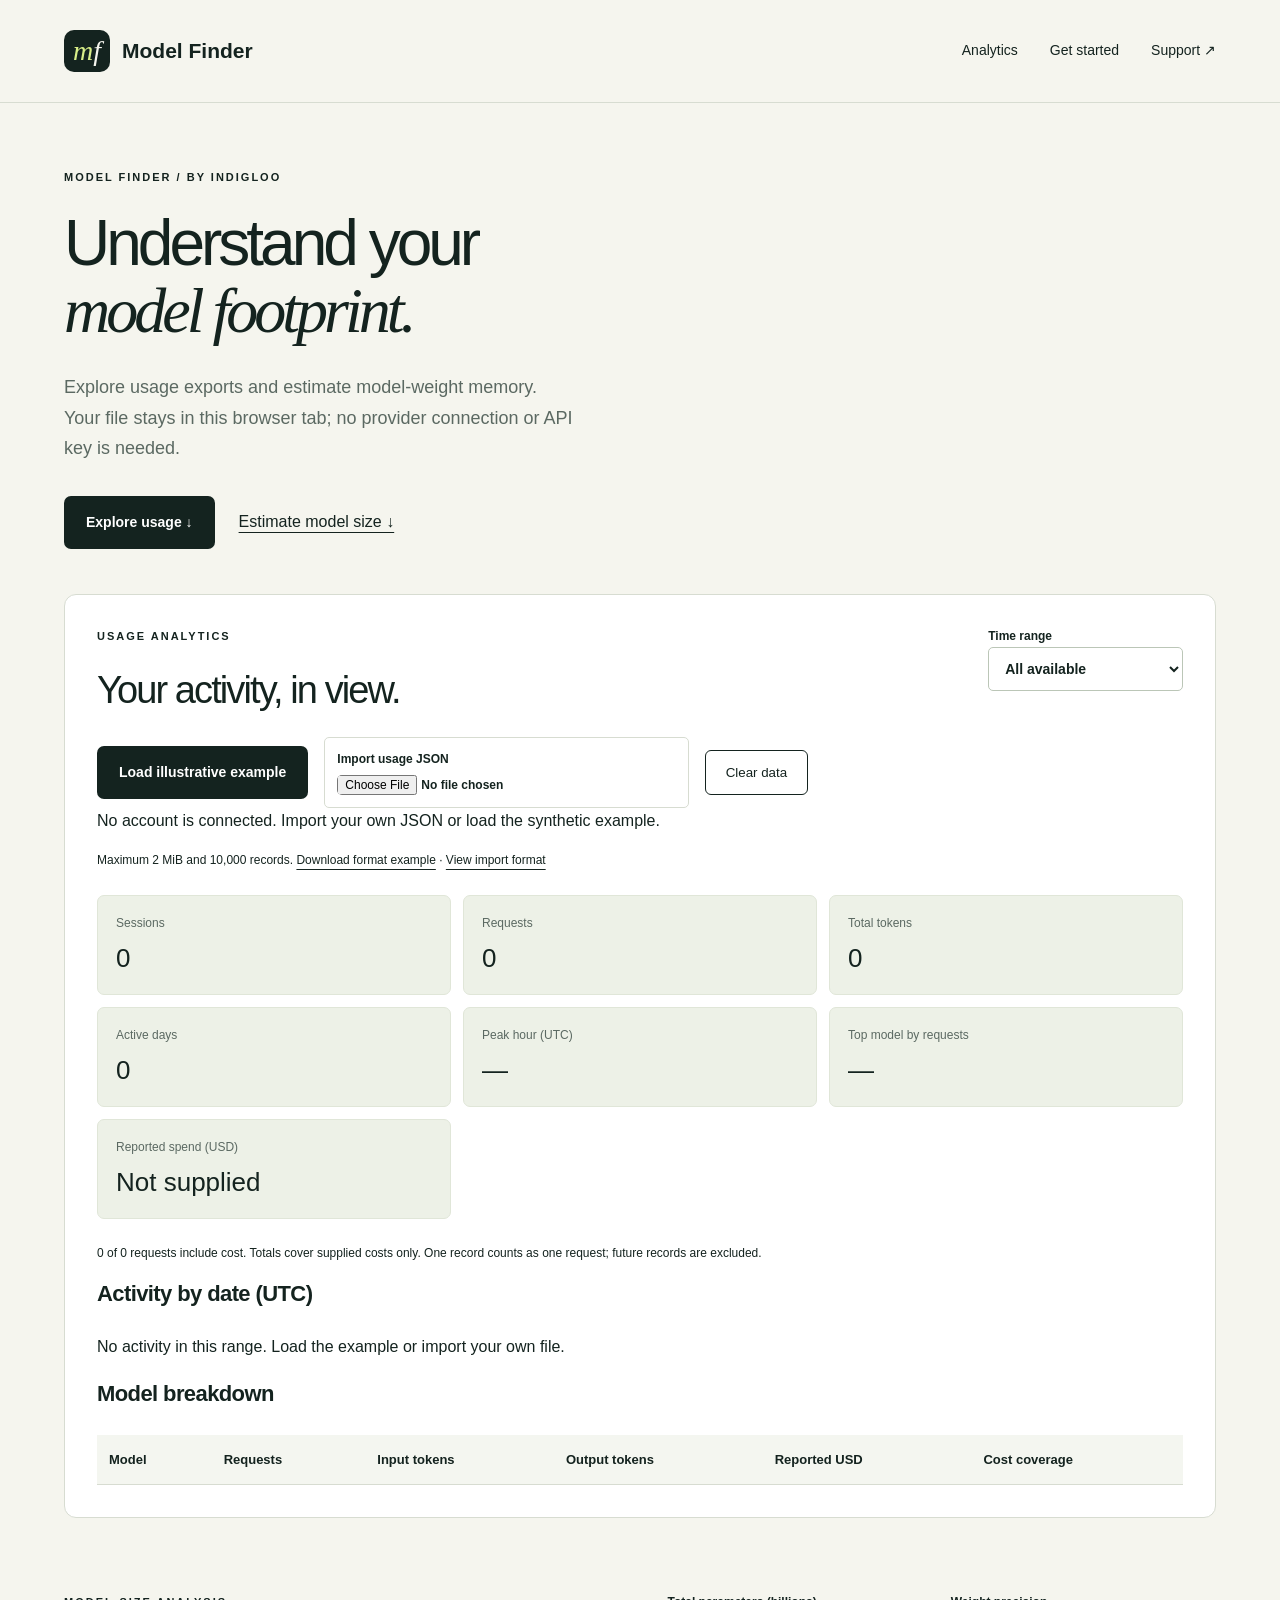
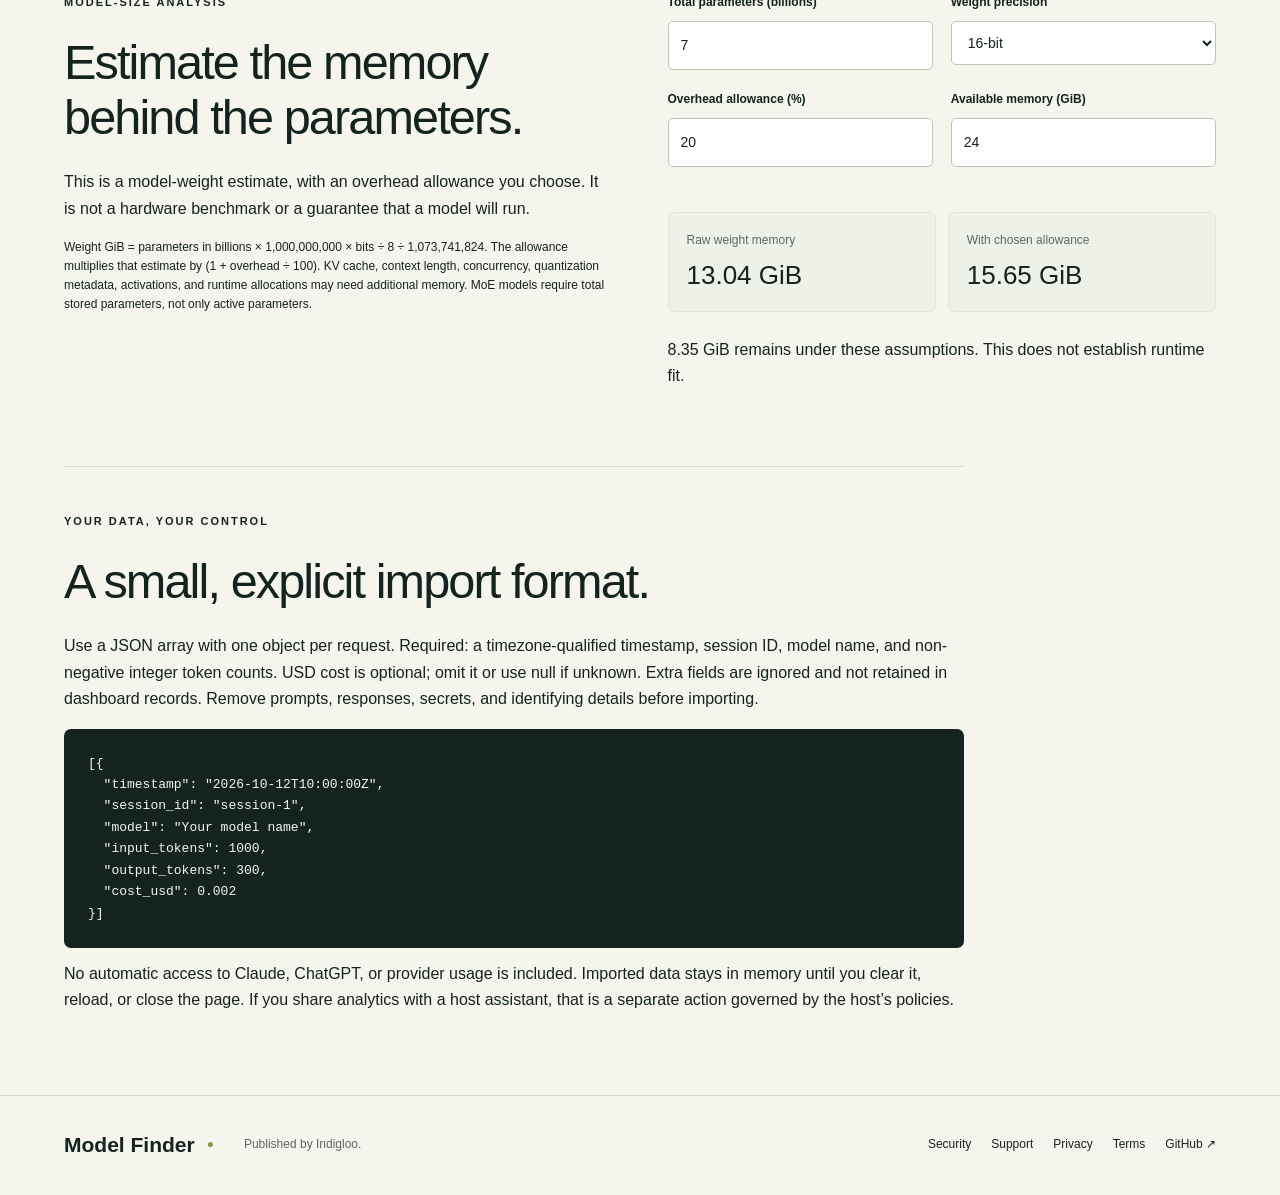
==== analytics.html @ 6810d4e6 "Add browser-local model analytics with validated imports and security controls" ====
<!doctype html><html lang="en"><head><meta charset="utf-8"><meta http-equiv="Content-Security-Policy" content="default-src 'none'; script-src 'self'; style-src 'self'; img-src 'self'; font-src 'self'; connect-src 'none'; object-src 'none'; base-uri 'none'; form-action 'none'"><meta name="referrer" content="no-referrer"><meta name="viewport" content="width=device-width,initial-scale=1"><meta name="description" content="Model Finder helps you compare AI models across providers and plan quality evaluations for your task and budget."><meta name="theme-color" content="#111b19"><title>Model analytics · Model Finder</title><link rel="icon" href="icon.svg" type="image/svg+xml"><link rel="stylesheet" href="style.css"></head><body><header><a class="brand" href="index.html"><span class="mark">m<span>f</span></span> Model Finder</a><nav aria-label="Main navigation"><a href="analytics.html">Analytics</a><a href="install.html">Get started</a><a href="support.html">Support ↗</a></nav></header><main class="analytics-main"><section class="analytics-heading"><p class="eyebrow">MODEL FINDER / BY INDIGLOO</p><h1>Understand your<br><em>model footprint.</em></h1><p class="lead">Explore usage exports and estimate model-weight memory. Your file stays in this browser tab; no provider connection or API key is needed.</p><div class="actions"><a class="button" href="#dashboard">Explore usage ↓</a><a href="#model-size">Estimate model size ↓</a></div></section><section class="dashboard" id="dashboard"><div class="section-top"><div><p class="eyebrow">USAGE ANALYTICS</p><h2>Your activity, in view.</h2></div><label>Time range<select id="range"><option value="0">All available</option><option value="30">Last 30 days</option><option value="7">Last 7 days</option></select></label></div><div class="import-controls"><button class="button" id="sample" type="button">Load illustrative example</button><label class="file-label">Import usage JSON<input id="upload" type="file" accept=".json,application/json"></label><button id="clear" class="outline" type="button">Clear data</button></div><p id="data-status" role="status">No account is connected. Import your own JSON or load the synthetic example.</p><p class="small">Maximum 2 MiB and 10,000 records. <a href="sample-usage.json" download>Download format example</a> · <a href="#import-format">View import format</a></p><div class="stats"><article><span>Sessions</span><strong id="sessions">0</strong></article><article><span>Requests</span><strong id="messages">0</strong></article><article><span>Total tokens</span><strong id="tokens">0</strong></article><article><span>Active days</span><strong id="active-days">0</strong></article><article><span>Peak hour (UTC)</span><strong id="peak">—</strong></article><article><span>Top model by requests</span><strong id="favorite">—</strong></article><article><span>Reported spend (USD)</span><strong id="spend">Not supplied</strong></article></div><p id="cost-note" class="small"></p><h3>Activity by date (UTC)</h3><div id="activity"></div><h3>Model breakdown</h3><div class="table-wrap" tabindex="0" role="region" aria-label="Model usage table"><table><thead><tr><th scope="col">Model</th><th scope="col">Requests</th><th scope="col">Input tokens</th><th scope="col">Output tokens</th><th scope="col">Reported USD</th><th scope="col">Cost coverage</th></tr></thead><tbody id="model-rows"></tbody></table></div></section><section class="size-section" id="model-size"><div><p class="eyebrow">MODEL-SIZE ANALYSIS</p><h2>Estimate the memory<br>behind the parameters.</h2><p>This is a model-weight estimate, with an overhead allowance you choose. It is not a hardware benchmark or a guarantee that a model will run.</p><p class="small">Weight GiB = parameters in billions × 1,000,000,000 × bits ÷ 8 ÷ 1,073,741,824. The allowance multiplies that estimate by (1 + overhead ÷ 100). KV cache, context length, concurrency, quantization metadata, activations, and runtime allocations may need additional memory. MoE models require total stored parameters, not only active parameters.</p></div><form id="size-form"><div class="form-grid"><div><label for="parameters">Total parameters (billions)</label><input id="parameters" type="number" min="0.001" max="10000" step="any" value="7"></div><div><label for="precision">Weight precision</label><select id="precision"><option value="4">4-bit</option><option value="8">8-bit</option><option value="16" selected>16-bit</option><option value="32">32-bit</option></select></div><div><label for="overhead">Overhead allowance (%)</label><input id="overhead" type="number" min="0" max="200" step="any" value="20"></div><div><label for="available">Available memory (GiB)</label><input id="available" type="number" min="0" max="100000" step="any" value="24"></div></div><div class="stats"><article><span>Raw weight memory</span><strong id="weights">—</strong></article><article><span>With chosen allowance</span><strong id="memory-total">—</strong></article></div><p id="memory-note" role="status"></p></form></section><section class="format" id="import-format"><p class="eyebrow">YOUR DATA, YOUR CONTROL</p><h2>A small, explicit import format.</h2><p>Use a JSON array with one object per request. Required: a timezone-qualified timestamp, session ID, model name, and non-negative integer token counts. USD cost is optional; omit it or use null if unknown. Extra fields are ignored and not retained in dashboard records. Remove prompts, responses, secrets, and identifying details before importing.</p><pre><code>[{
  "timestamp": "2026-10-12T10:00:00Z",
  "session_id": "session-1",
  "model": "Your model name",
  "input_tokens": 1000,
  "output_tokens": 300,
  "cost_usd": 0.002
}]</code></pre><p>No automatic access to Claude, ChatGPT, or provider usage is included. Imported data stays in memory until you clear it, reload, or close the page. If you share analytics with a host assistant, that is a separate action governed by the host’s policies.</p></section></main><script src="analytics-core.js" defer></script><script src="analytics.js" defer></script><footer><a class="brand" href="index.html">Model Finder<span class="dot">●</span></a><p>Published by Indigloo.</p><div><a href="security.html">Security</a><a href="support.html">Support</a><a href="privacy.html">Privacy</a><a href="terms.html">Terms</a><a href="https://github.com/Abhiindigloo/modelfinder-website">GitHub ↗</a></div></footer></body></html>
---- style.css ----
:root{--ink:#14231f;--muted:#5b6962;--paper:#f5f5ee;--lime:#d9ef89;--line:#d7dcd1}*{box-sizing:border-box}html{scroll-behavior:smooth;scroll-padding-top:35px}body{margin:0;background:var(--paper);color:var(--ink);font-family:Arial,Helvetica,sans-serif;font-size:16px;line-height:1.65}a{color:inherit;text-underline-offset:5px}header,main,footer{max-width:1320px;margin:auto}header{padding:30px 5%;display:flex;align-items:center;justify-content:space-between;border-bottom:1px solid var(--line)}.brand{font-size:21px;font-weight:700;text-decoration:none;display:flex;align-items:center;gap:12px}.mark{background:var(--ink);color:var(--lime);padding:0 9px;border-radius:10px;font:italic 28px Georgia;line-height:42px}.mark span{color:var(--paper)}nav{display:flex;gap:32px;font-size:14px}nav a{text-decoration:none}nav a:hover,footer a:hover{text-decoration:underline}.hero{padding:75px 5% 85px;display:grid;grid-template-columns:1.15fr 1fr;gap:65px;align-items:center}.eyebrow{font-size:11px;letter-spacing:2px;font-weight:700;margin:0 0 24px}h1,h2,h3,p{margin-top:0}h1{font-size:clamp(48px,6.1vw,82px);line-height:1.04;letter-spacing:-4px;font-weight:500;margin-bottom:28px}em{font-family:Georgia,serif;font-weight:400}h2{font-size:clamp(32px,3.8vw,49px);line-height:1.12;letter-spacing:-1.9px;font-weight:500;margin-bottom:25px}h3{font-size:22px;letter-spacing:-.6px}.lead{font-size:18px;line-height:1.7;color:var(--muted);max-width:510px}.actions{display:flex;gap:24px;align-items:center;flex-wrap:wrap;margin-top:32px}.button{border:0;border-radius:7px;background:var(--ink);color:white;padding:16px 22px;display:inline-block;font-size:14px;font-weight:600;text-decoration:none;cursor:pointer;line-height:1.5}.button:hover{background:#314b3e}.quiet{font-size:14px}.provider{margin-top:48px;font-size:11px;color:var(--muted)}.provider span{display:block;font-size:13px;margin-top:6px}.visual{height:480px;background:#dce8d4;border-radius:8px;position:relative;overflow:hidden}.visual-top{position:absolute;top:24px;left:24px;right:24px;display:flex;justify-content:space-between;font-size:9px;letter-spacing:1px}.orbit{position:absolute;border:1px solid #a4b99b;border-radius:50%;left:50%;top:49%;transform:translate(-50%,-50%)}.o1{width:190px;height:190px}.o2{width:310px;height:310px}.o3{width:430px;height:430px}.core{position:absolute;left:50%;top:49%;transform:translate(-50%,-50%);font-size:35px;line-height:1.1;text-align:center}.core span{display:block;font-size:8px;letter-spacing:1px;margin-top:20px}.node{position:absolute;background:var(--paper);padding:8px 16px;border-radius:30px;font-size:13px;box-shadow:0 5px 15px #1831200c;z-index:1}.node b{margin-left:17px}.quality{left:11%;top:25%}.cost{right:8%;top:49%;background:var(--lime)}.speed{left:20%;bottom:20%}.visual-bottom{position:absolute;bottom:22px;right:24px;font-size:11px;line-height:1.4}.intro{padding:75px 5%;border-top:1px solid var(--line)}.steps{display:grid;grid-template-columns:repeat(3,1fr);gap:45px;margin-top:45px}.steps article{border-top:1px solid var(--line);padding-top:20px}.steps span{font:italic 26px Georgia;color:#70836b;display:block;margin-bottom:30px}.steps p{color:var(--muted);font-size:15px}.toolkit{background:var(--ink);color:var(--paper);padding:75px 5%;display:grid;grid-template-columns:1fr 1.1fr;gap:80px}.toolkit .lead{color:#c2cbc1}.toolkit .small{color:#b1bdb1}.toolkit em{color:var(--lime)}form{min-width:0}label{display:block;font-size:12px;font-weight:600;margin-bottom:8px}input,textarea{font:inherit;font-size:14px;background:white;border:1px solid #bbc6b7;border-radius:5px;padding:12px;width:100%;color:var(--ink);margin-bottom:20px}textarea{resize:vertical}.form-grid{display:grid;grid-template-columns:1fr 1fr;gap:0 18px}.toolkit .button{background:var(--lime);color:var(--ink);width:100%}#result{margin-top:25px}.secondary{padding:10px 20px;background:transparent;color:var(--paper);border:1px solid #9daa96;border-radius:5px;cursor:pointer}.small{font-size:12px;line-height:1.6}.calculator{padding:80px 5%;display:grid;grid-template-columns:1fr 1.1fr;gap:80px;border-bottom:1px solid var(--line)}.calculator p{max-width:420px;color:var(--muted)}output{display:block;font-size:27px;line-height:1.3;margin:8px 0 16px}.closing{padding:90px 5%;text-align:center}.closing p:not(.eyebrow){max-width:580px;margin:0 auto 30px;color:var(--muted)}footer{border-top:1px solid var(--line);padding:32px 5%;display:flex;align-items:center;gap:30px;flex-wrap:wrap}footer p{font-size:12px;color:var(--muted);margin:0}footer div{margin-left:auto;display:flex;gap:20px;font-size:12px}footer a{text-decoration:none}.dot{color:#7b9d48;font-size:12px}.document{padding:80px 5%;max-width:900px;min-height:70vh}.document h1{font-size:62px;margin-bottom:50px}.document h2{font-size:25px;letter-spacing:-.5px;margin-top:35px;margin-bottom:12px}.document p{color:var(--muted)}:focus-visible{outline:3px solid #82ac3c;outline-offset:5px}@media(max-width:850px){header{padding:20px 6%}nav{gap:16px}nav a:first-child{display:none}.hero,.toolkit,.calculator{grid-template-columns:1fr;gap:40px;padding:50px 6%}.hero h1{letter-spacing:-2px}.visual{height:430px}.intro,.closing{padding:55px 6%}.steps{gap:25px}.toolkit h2 br{display:none}.document{padding:50px 6%}.document h1{font-size:45px;letter-spacing:-2px}footer{padding:25px 6%}footer div{margin-left:0}}@media(max-width:520px){.steps{grid-template-columns:1fr;gap:15px}.steps span{margin-bottom:12px}.brand{font-size:18px}nav{font-size:12px}.hero{padding-top:40px}.visual{height:370px}.provider{margin-top:30px}.form-grid{grid-template-columns:1fr}.actions{gap:18px}.eyebrow{font-size:10px;letter-spacing:1.5px}footer div{gap:18px;flex-wrap:wrap}h1{font-size:54px}h2{font-size:36px}}@media(prefers-reduced-motion:reduce){html{scroll-behavior:auto}}
.analytics-main{padding:0 5%}.analytics-heading{padding:65px 0 45px}.analytics-heading h1{font-size:64px}.dashboard{border:1px solid var(--line);border-radius:12px;background:#fff;padding:32px;margin-bottom:60px;scroll-margin-top:20px}.section-top{display:flex;justify-content:space-between;gap:20px;align-items:start}.section-top h2{font-size:38px}.section-top label{min-width:150px}.import-controls{display:flex;gap:16px;align-items:center;flex-wrap:wrap}.file-label{margin:0;padding:12px;border:1px solid var(--line);border-radius:5px;max-width:100%}.file-label input{margin:5px 0 0;padding:0;border:0;font-size:12px}.outline{padding:14px 20px;border:1px solid var(--ink);background:transparent;color:var(--ink);border-radius:6px;cursor:pointer}.stats{display:grid;grid-template-columns:repeat(3,minmax(0,1fr));gap:12px;margin:25px 0}.stats article{background:#edf1e7;border:1px solid #e0e6d8;padding:18px;border-radius:7px;min-width:0}.stats span{font-size:12px;color:var(--muted);display:block}.stats strong{font-size:26px;font-weight:500;display:block;overflow-wrap:anywhere;line-height:1.4;margin-top:6px}.activity-day{display:grid;grid-template-columns:100px 1fr 90px;gap:12px;font-size:12px;align-items:center;margin:7px 0}meter{width:100%;height:20px;accent-color:#729646}.table-wrap{overflow:auto}table{width:100%;border-collapse:collapse;font-size:13px}td,th{padding:14px 12px;border-bottom:1px solid var(--line);text-align:left;overflow-wrap:anywhere;max-width:300px}th{white-space:nowrap;background:#f4f6f0}select{width:100%;background:white;color:var(--ink);padding:12px;border:1px solid #bbc6b7;border-radius:5px;font:inherit;font-size:14px;margin-bottom:20px}.size-section{display:grid;grid-template-columns:1fr 1fr;gap:55px;padding:15px 0 60px}.size-section .stats{grid-template-columns:1fr 1fr}.format{padding:45px 0 65px;border-top:1px solid var(--line);max-width:900px}pre{overflow:auto;padding:24px;background:var(--ink);color:var(--paper);border-radius:7px;font-size:13px}.analytics-promo{padding:65px 5%;display:grid;grid-template-columns:1.3fr 1fr;gap:70px;border-top:1px solid var(--line)}.analytics-promo aside{padding:30px;background:#dce8d4;border-radius:8px;align-self:center}.analytics-promo .button{margin-right:18px}@media(max-width:850px){.size-section,.analytics-promo{grid-template-columns:1fr;gap:30px}.analytics-heading h1{font-size:48px;letter-spacing:-2px}.dashboard{padding:20px}.analytics-main{padding:0 6%}.stats{grid-template-columns:repeat(2,minmax(0,1fr))}.section-top{flex-wrap:wrap}}@media(max-width:520px){.stats strong{font-size:21px}.stats article{padding:13px}.size-section .stats{grid-template-columns:1fr}.activity-day{grid-template-columns:85px 1fr 68px;gap:5px;font-size:10px}.dashboard{padding:16px}.analytics-heading{padding-top:40px}.section-top h2{font-size:30px}.analytics-promo{padding:45px 6%}.analytics-promo a{display:inline-block;margin-bottom:15px}}
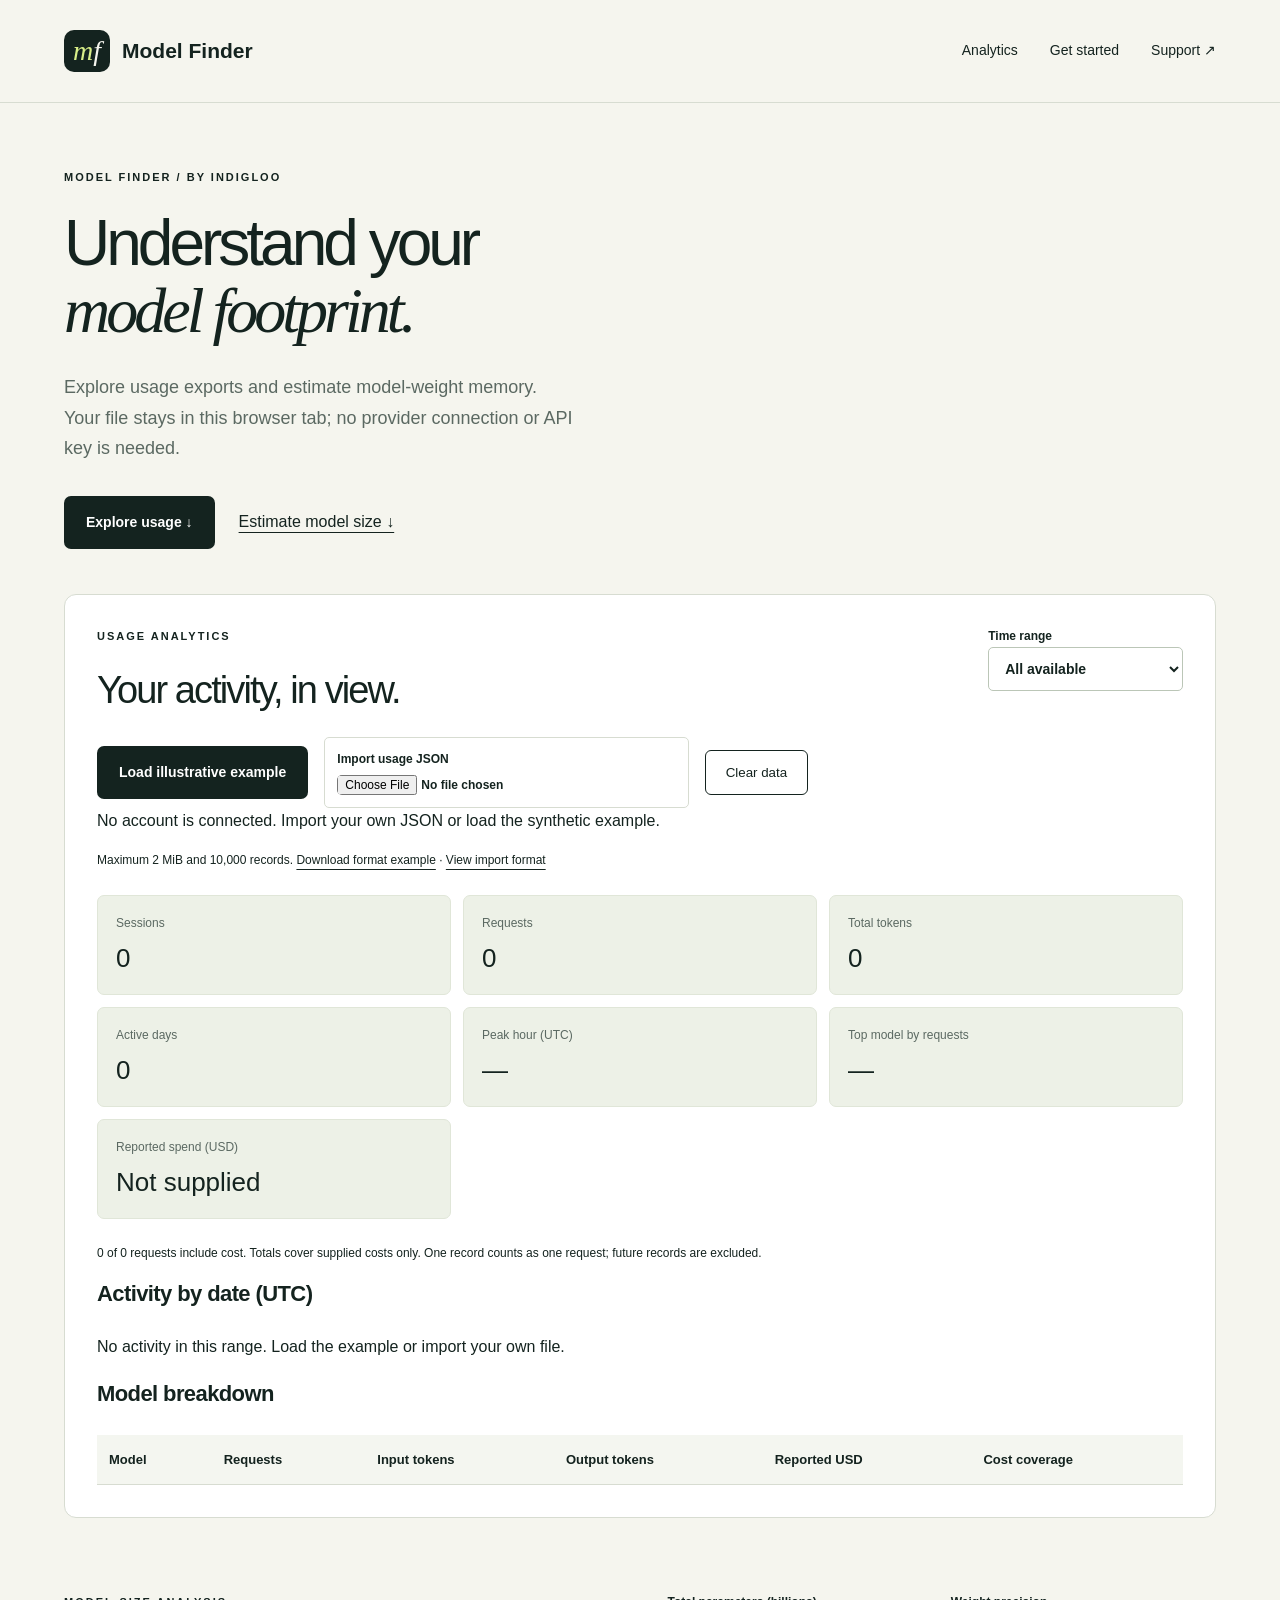
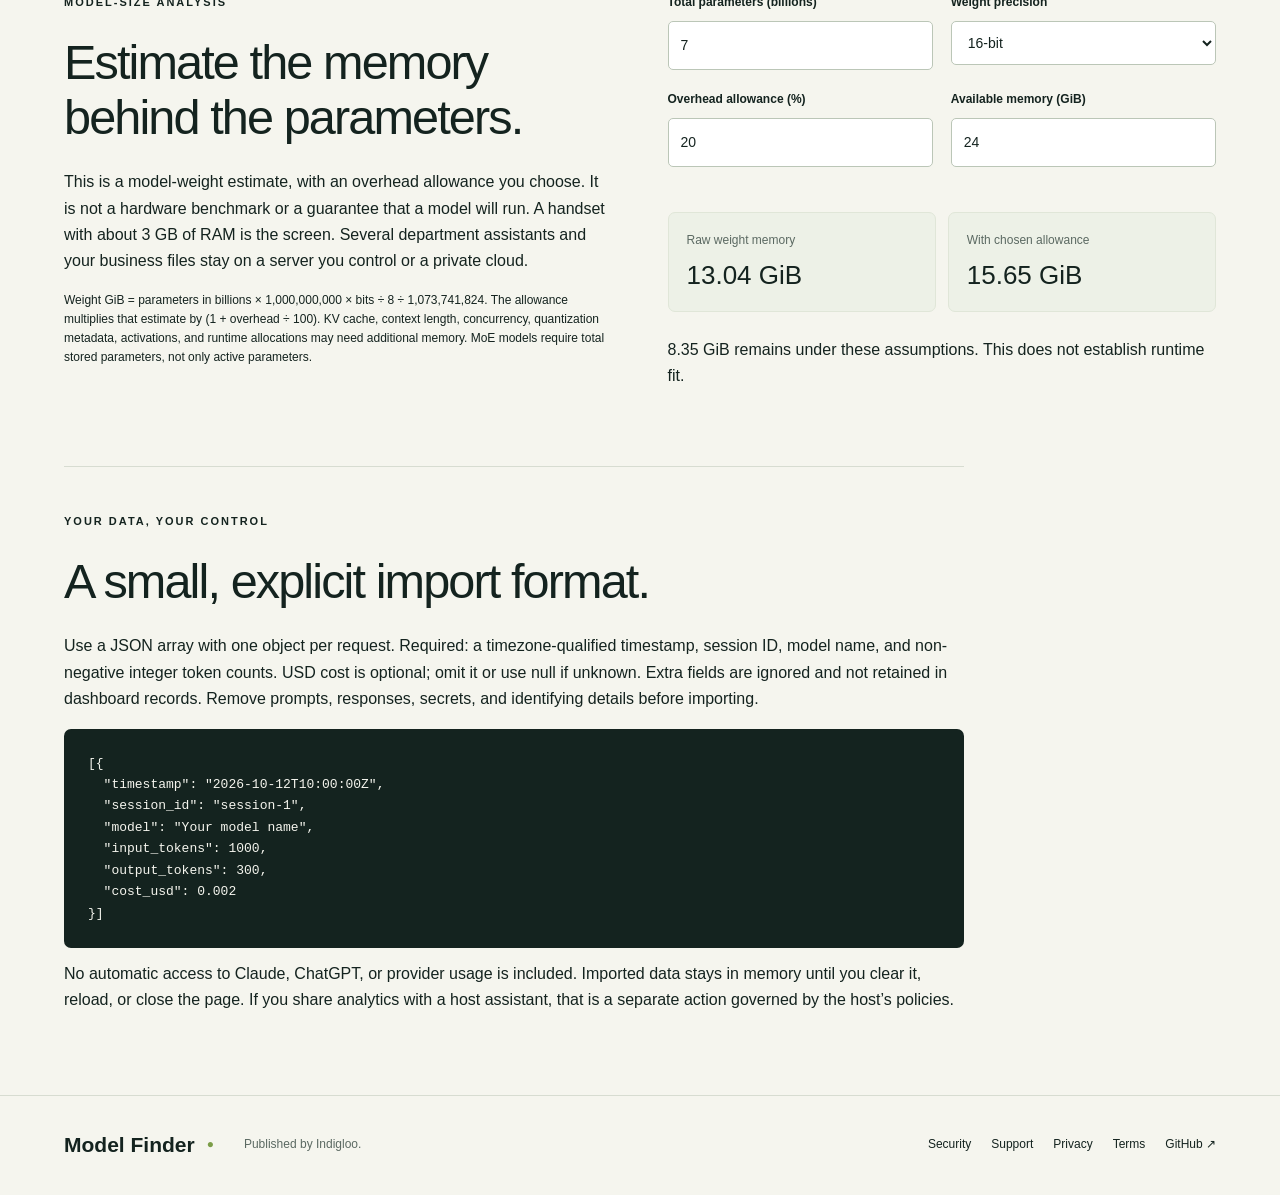
==== commit 304408d7: "Suggest a handset as the screen, not the model host. A memory budget of about 3 GB now gets an expli" ====
--- a/analytics.html
+++ b/analytics.html
@@ -1,4 +1,4 @@
-<!doctype html><html lang="en"><head><meta charset="utf-8"><meta http-equiv="Content-Security-Policy" content="default-src 'none'; script-src 'self'; style-src 'self'; img-src 'self'; font-src 'self'; connect-src 'none'; object-src 'none'; base-uri 'none'; form-action 'none'"><meta name="referrer" content="no-referrer"><meta name="viewport" content="width=device-width,initial-scale=1"><meta name="description" content="Model Finder helps you compare AI models across providers and plan quality evaluations for your task and budget."><meta name="theme-color" content="#111b19"><title>Model analytics · Model Finder</title><link rel="icon" href="icon.svg" type="image/svg+xml"><link rel="stylesheet" href="style.css"></head><body><header><a class="brand" href="index.html"><span class="mark">m<span>f</span></span> Model Finder</a><nav aria-label="Main navigation"><a href="analytics.html">Analytics</a><a href="install.html">Get started</a><a href="support.html">Support ↗</a></nav></header><main class="analytics-main"><section class="analytics-heading"><p class="eyebrow">MODEL FINDER / BY INDIGLOO</p><h1>Understand your<br><em>model footprint.</em></h1><p class="lead">Explore usage exports and estimate model-weight memory. Your file stays in this browser tab; no provider connection or API key is needed.</p><div class="actions"><a class="button" href="#dashboard">Explore usage ↓</a><a href="#model-size">Estimate model size ↓</a></div></section><section class="dashboard" id="dashboard"><div class="section-top"><div><p class="eyebrow">USAGE ANALYTICS</p><h2>Your activity, in view.</h2></div><label>Time range<select id="range"><option value="0">All available</option><option value="30">Last 30 days</option><option value="7">Last 7 days</option></select></label></div><div class="import-controls"><button class="button" id="sample" type="button">Load illustrative example</button><label class="file-label">Import usage JSON<input id="upload" type="file" accept=".json,application/json"></label><button id="clear" class="outline" type="button">Clear data</button></div><p id="data-status" role="status">No account is connected. Import your own JSON or load the synthetic example.</p><p class="small">Maximum 2 MiB and 10,000 records. <a href="sample-usage.json" download>Download format example</a> · <a href="#import-format">View import format</a></p><div class="stats"><article><span>Sessions</span><strong id="sessions">0</strong></article><article><span>Requests</span><strong id="messages">0</strong></article><article><span>Total tokens</span><strong id="tokens">0</strong></article><article><span>Active days</span><strong id="active-days">0</strong></article><article><span>Peak hour (UTC)</span><strong id="peak">—</strong></article><article><span>Top model by requests</span><strong id="favorite">—</strong></article><article><span>Reported spend (USD)</span><strong id="spend">Not supplied</strong></article></div><p id="cost-note" class="small"></p><h3>Activity by date (UTC)</h3><div id="activity"></div><h3>Model breakdown</h3><div class="table-wrap" tabindex="0" role="region" aria-label="Model usage table"><table><thead><tr><th scope="col">Model</th><th scope="col">Requests</th><th scope="col">Input tokens</th><th scope="col">Output tokens</th><th scope="col">Reported USD</th><th scope="col">Cost coverage</th></tr></thead><tbody id="model-rows"></tbody></table></div></section><section class="size-section" id="model-size"><div><p class="eyebrow">MODEL-SIZE ANALYSIS</p><h2>Estimate the memory<br>behind the parameters.</h2><p>This is a model-weight estimate, with an overhead allowance you choose. It is not a hardware benchmark or a guarantee that a model will run.</p><p class="small">Weight GiB = parameters in billions × 1,000,000,000 × bits ÷ 8 ÷ 1,073,741,824. The allowance multiplies that estimate by (1 + overhead ÷ 100). KV cache, context length, concurrency, quantization metadata, activations, and runtime allocations may need additional memory. MoE models require total stored parameters, not only active parameters.</p></div><form id="size-form"><div class="form-grid"><div><label for="parameters">Total parameters (billions)</label><input id="parameters" type="number" min="0.001" max="10000" step="any" value="7"></div><div><label for="precision">Weight precision</label><select id="precision"><option value="4">4-bit</option><option value="8">8-bit</option><option value="16" selected>16-bit</option><option value="32">32-bit</option></select></div><div><label for="overhead">Overhead allowance (%)</label><input id="overhead" type="number" min="0" max="200" step="any" value="20"></div><div><label for="available">Available memory (GiB)</label><input id="available" type="number" min="0" max="100000" step="any" value="24"></div></div><div class="stats"><article><span>Raw weight memory</span><strong id="weights">—</strong></article><article><span>With chosen allowance</span><strong id="memory-total">—</strong></article></div><p id="memory-note" role="status"></p></form></section><section class="format" id="import-format"><p class="eyebrow">YOUR DATA, YOUR CONTROL</p><h2>A small, explicit import format.</h2><p>Use a JSON array with one object per request. Required: a timezone-qualified timestamp, session ID, model name, and non-negative integer token counts. USD cost is optional; omit it or use null if unknown. Extra fields are ignored and not retained in dashboard records. Remove prompts, responses, secrets, and identifying details before importing.</p><pre><code>[{
+<!doctype html><html lang="en"><head><meta charset="utf-8"><meta http-equiv="Content-Security-Policy" content="default-src 'none'; script-src 'self'; style-src 'self'; img-src 'self'; font-src 'self'; connect-src 'none'; object-src 'none'; base-uri 'none'; form-action 'none'"><meta name="referrer" content="no-referrer"><meta name="viewport" content="width=device-width,initial-scale=1"><meta name="description" content="Model Finder helps you compare AI models across providers and plan quality evaluations for your task and budget."><meta name="theme-color" content="#111b19"><title>Model analytics · Model Finder</title><link rel="icon" href="icon.svg" type="image/svg+xml"><link rel="stylesheet" href="style.css"></head><body><header><a class="brand" href="index.html"><span class="mark">m<span>f</span></span> Model Finder</a><nav aria-label="Main navigation"><a href="analytics.html">Analytics</a><a href="install.html">Get started</a><a href="support.html">Support ↗</a></nav></header><main class="analytics-main"><section class="analytics-heading"><p class="eyebrow">MODEL FINDER / BY INDIGLOO</p><h1>Understand your<br><em>model footprint.</em></h1><p class="lead">Explore usage exports and estimate model-weight memory. Your file stays in this browser tab; no provider connection or API key is needed.</p><div class="actions"><a class="button" href="#dashboard">Explore usage ↓</a><a href="#model-size">Estimate model size ↓</a></div></section><section class="dashboard" id="dashboard"><div class="section-top"><div><p class="eyebrow">USAGE ANALYTICS</p><h2>Your activity, in view.</h2></div><label>Time range<select id="range"><option value="0">All available</option><option value="30">Last 30 days</option><option value="7">Last 7 days</option></select></label></div><div class="import-controls"><button class="button" id="sample" type="button">Load illustrative example</button><label class="file-label">Import usage JSON<input id="upload" type="file" accept=".json,application/json"></label><button id="clear" class="outline" type="button">Clear data</button></div><p id="data-status" role="status">No account is connected. Import your own JSON or load the synthetic example.</p><p class="small">Maximum 2 MiB and 10,000 records. <a href="sample-usage.json" download>Download format example</a> · <a href="#import-format">View import format</a></p><div class="stats"><article><span>Sessions</span><strong id="sessions">0</strong></article><article><span>Requests</span><strong id="messages">0</strong></article><article><span>Total tokens</span><strong id="tokens">0</strong></article><article><span>Active days</span><strong id="active-days">0</strong></article><article><span>Peak hour (UTC)</span><strong id="peak">—</strong></article><article><span>Top model by requests</span><strong id="favorite">—</strong></article><article><span>Reported spend (USD)</span><strong id="spend">Not supplied</strong></article></div><p id="cost-note" class="small"></p><h3>Activity by date (UTC)</h3><div id="activity"></div><h3>Model breakdown</h3><div class="table-wrap" tabindex="0" role="region" aria-label="Model usage table"><table><thead><tr><th scope="col">Model</th><th scope="col">Requests</th><th scope="col">Input tokens</th><th scope="col">Output tokens</th><th scope="col">Reported USD</th><th scope="col">Cost coverage</th></tr></thead><tbody id="model-rows"></tbody></table></div></section><section class="size-section" id="model-size"><div><p class="eyebrow">MODEL-SIZE ANALYSIS</p><h2>Estimate the memory<br>behind the parameters.</h2><p>This is a model-weight estimate, with an overhead allowance you choose. It is not a hardware benchmark or a guarantee that a model will run. A handset with about 3 GB of RAM is the screen. Several department assistants and your business files stay on a server you control or a private cloud.</p><p class="small">Weight GiB = parameters in billions × 1,000,000,000 × bits ÷ 8 ÷ 1,073,741,824. The allowance multiplies that estimate by (1 + overhead ÷ 100). KV cache, context length, concurrency, quantization metadata, activations, and runtime allocations may need additional memory. MoE models require total stored parameters, not only active parameters.</p></div><form id="size-form"><div class="form-grid"><div><label for="parameters">Total parameters (billions)</label><input id="parameters" type="number" min="0.001" max="10000" step="any" value="7"></div><div><label for="precision">Weight precision</label><select id="precision"><option value="4">4-bit</option><option value="8">8-bit</option><option value="16" selected>16-bit</option><option value="32">32-bit</option></select></div><div><label for="overhead">Overhead allowance (%)</label><input id="overhead" type="number" min="0" max="200" step="any" value="20"></div><div><label for="available">Available memory (GiB)</label><input id="available" type="number" min="0" max="100000" step="any" value="24"></div></div><div class="stats"><article><span>Raw weight memory</span><strong id="weights">—</strong></article><article><span>With chosen allowance</span><strong id="memory-total">—</strong></article></div><p id="memory-note" role="status"></p></form></section><section class="format" id="import-format"><p class="eyebrow">YOUR DATA, YOUR CONTROL</p><h2>A small, explicit import format.</h2><p>Use a JSON array with one object per request. Required: a timezone-qualified timestamp, session ID, model name, and non-negative integer token counts. USD cost is optional; omit it or use null if unknown. Extra fields are ignored and not retained in dashboard records. Remove prompts, responses, secrets, and identifying details before importing.</p><pre><code>[{
   "timestamp": "2026-10-12T10:00:00Z",
   "session_id": "session-1",
   "model": "Your model name",
